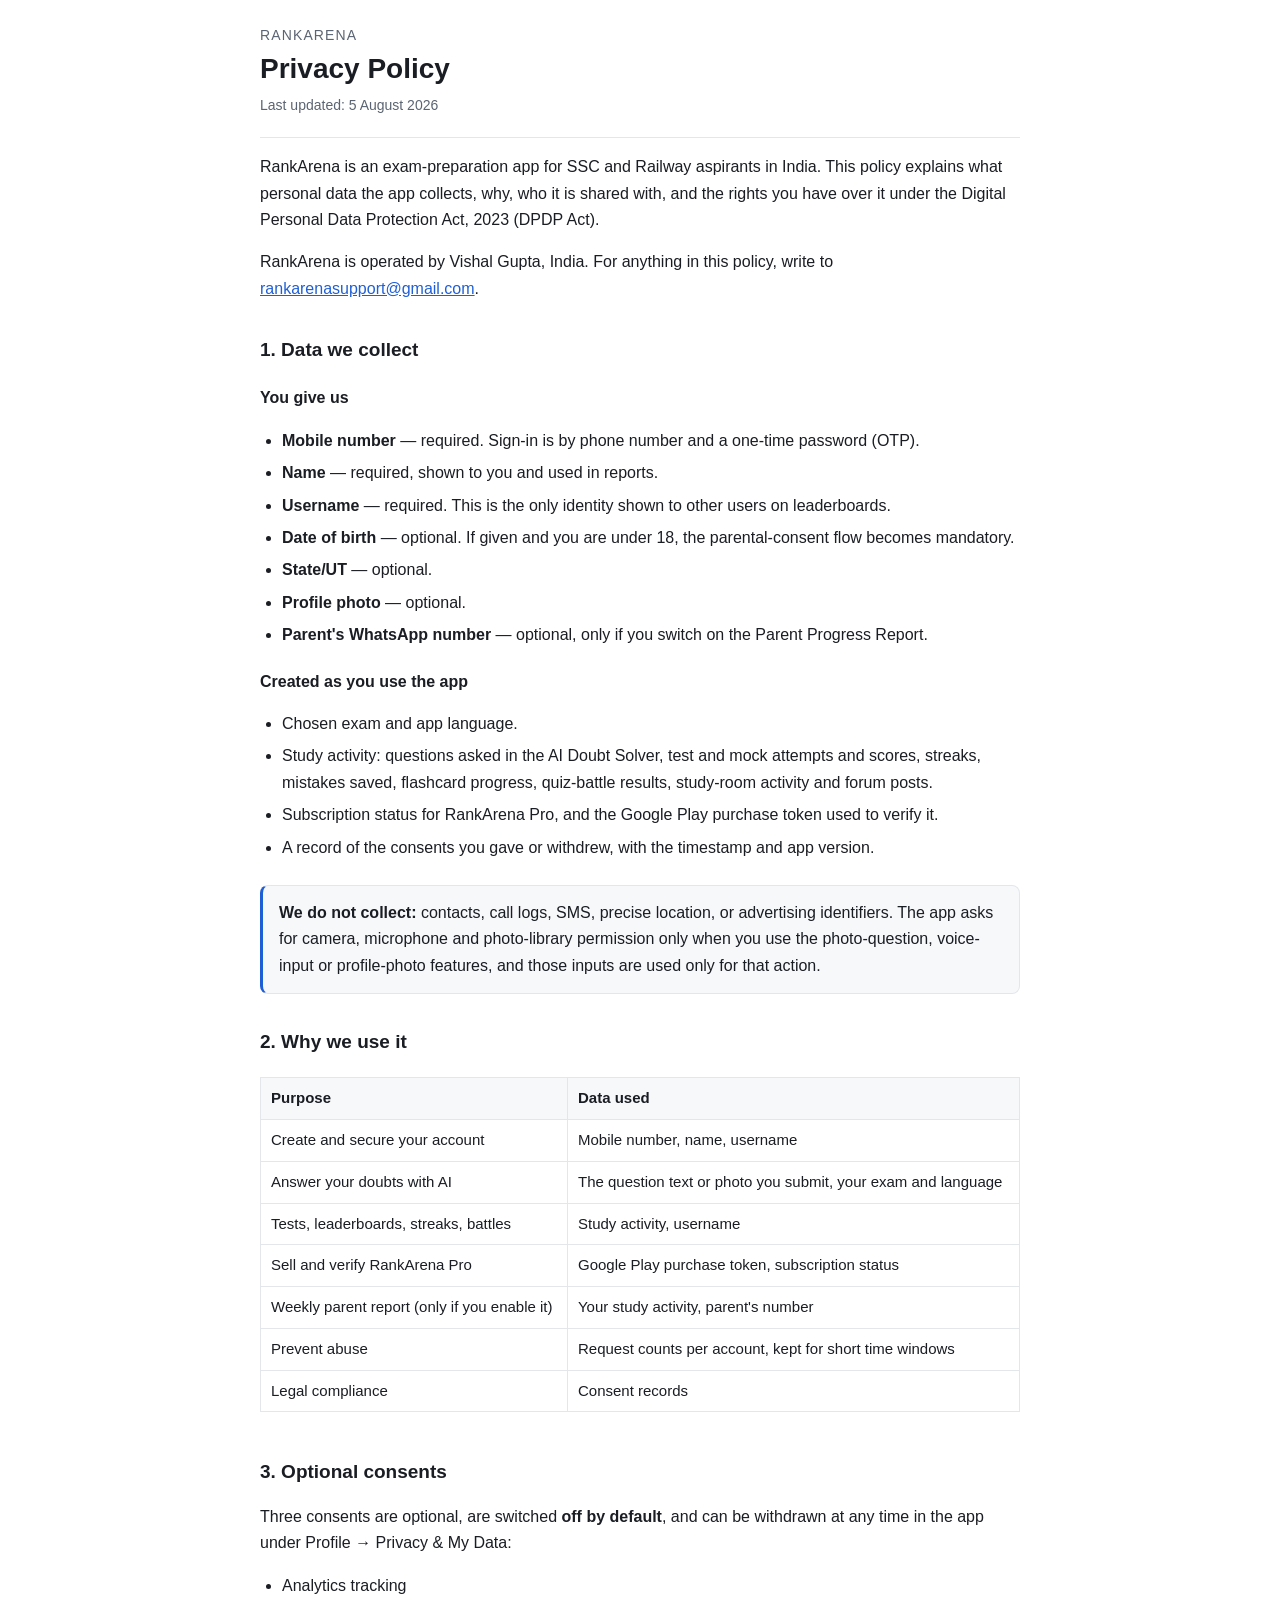
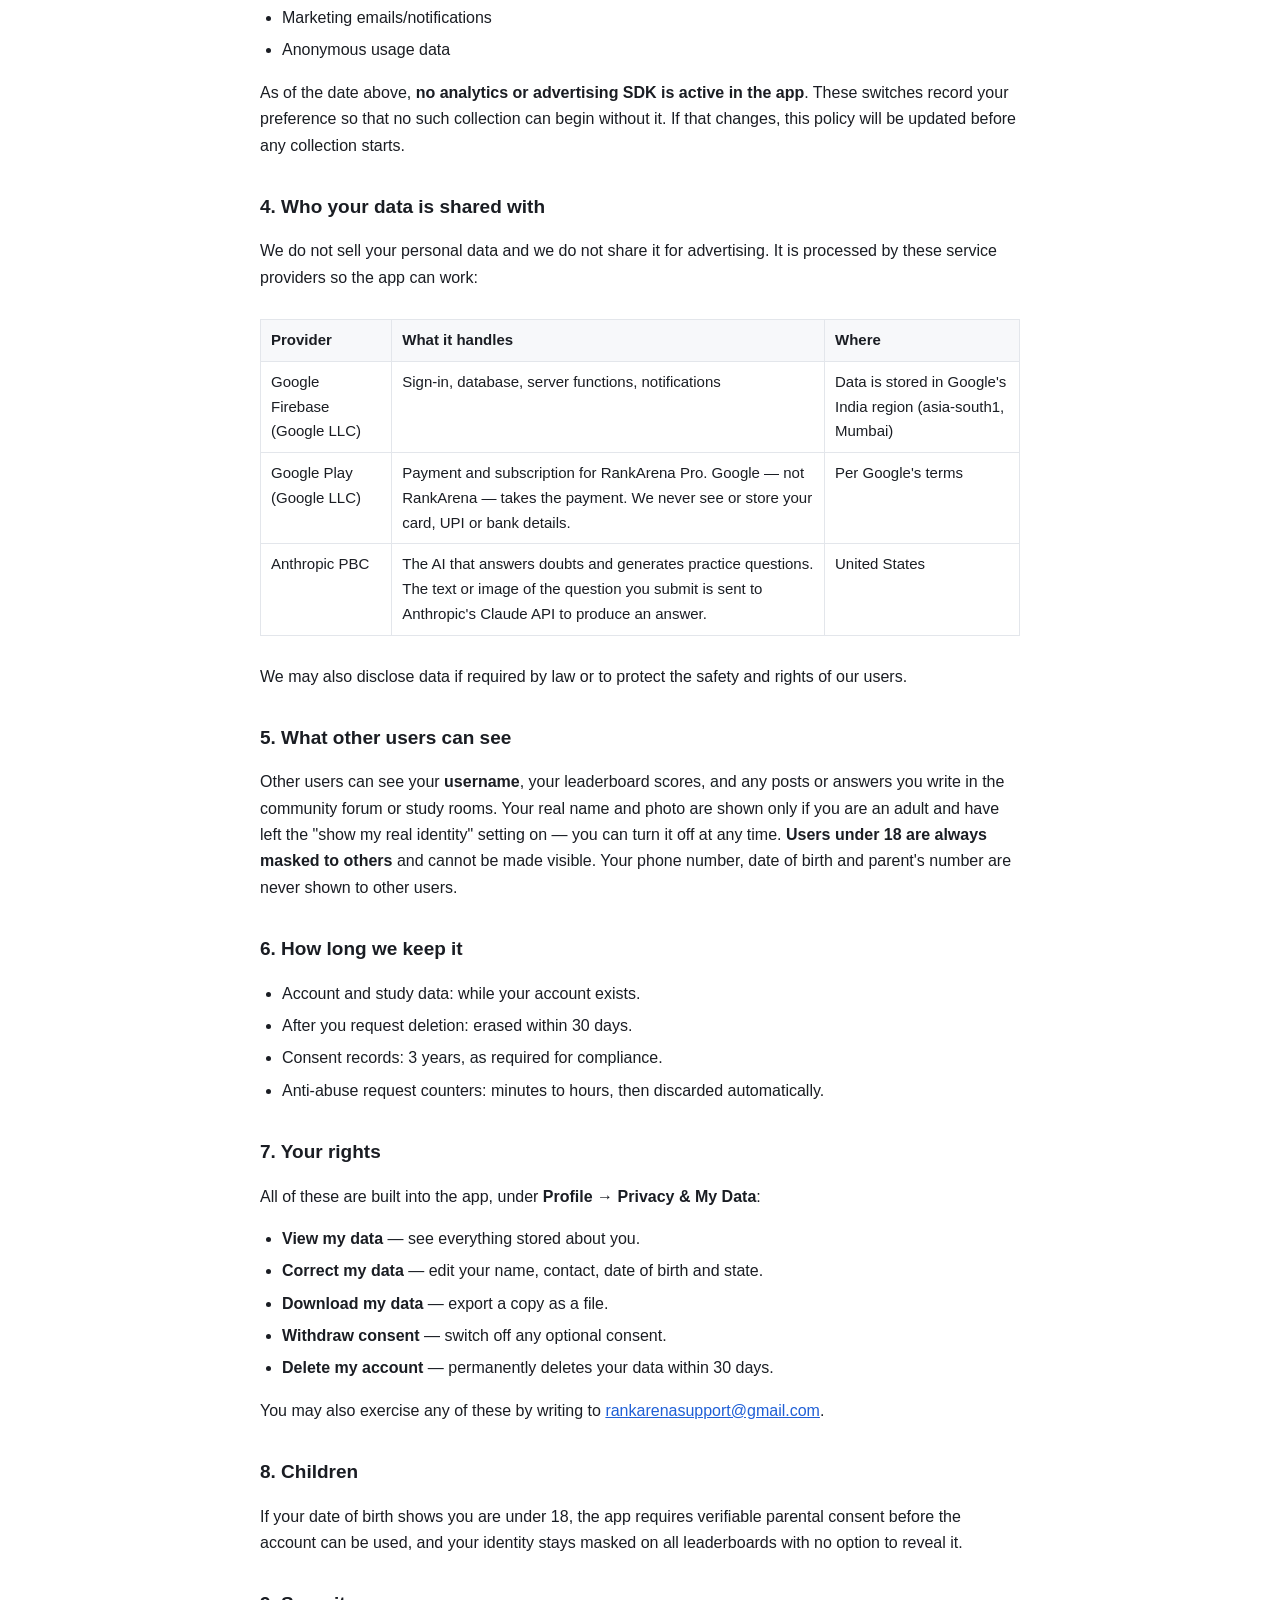
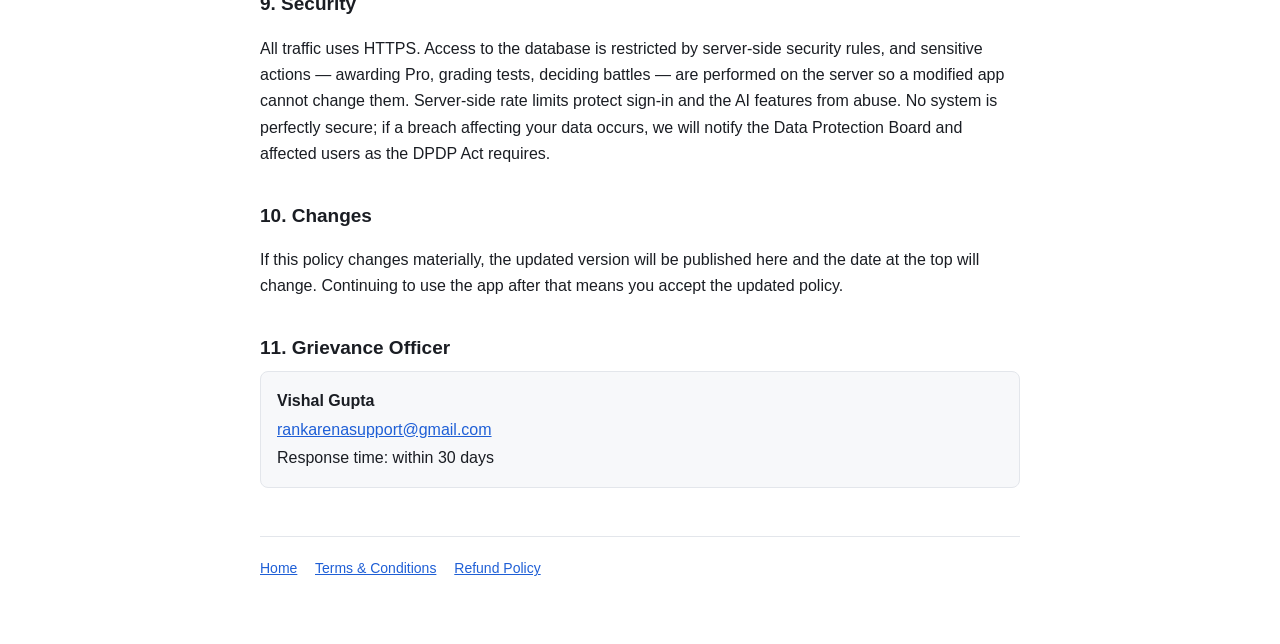
==== privacy.html @ e0f885e0 "Publish Privacy Policy, Terms and Refund Policy as static pages Play Console needs a Privacy Policy " ====
<!DOCTYPE html>
<html lang="en">
<head>
<meta charset="utf-8">
<meta name="viewport" content="width=device-width, initial-scale=1">
<title>Privacy Policy — RankArena</title>
<link rel="stylesheet" href="style.css">
</head>
<body>
<main>
<header>
  <p class="brand">RankArena</p>
  <h1>Privacy Policy</h1>
  <p class="updated">Last updated: 5 August 2026</p>
</header>

<p>RankArena is an exam-preparation app for SSC and Railway aspirants in India. This policy explains what
personal data the app collects, why, who it is shared with, and the rights you have over it under the
Digital Personal Data Protection Act, 2023 (DPDP Act).</p>

<p>RankArena is operated by Vishal Gupta, India. For anything in this policy, write to
<a href="mailto:rankarenasupport@gmail.com">rankarenasupport@gmail.com</a>.</p>

<h2>1. Data we collect</h2>

<h3>You give us</h3>
<ul>
  <li><strong>Mobile number</strong> — required. Sign-in is by phone number and a one-time password (OTP).</li>
  <li><strong>Name</strong> — required, shown to you and used in reports.</li>
  <li><strong>Username</strong> — required. This is the only identity shown to other users on leaderboards.</li>
  <li><strong>Date of birth</strong> — optional. If given and you are under 18, the parental-consent flow becomes mandatory.</li>
  <li><strong>State/UT</strong> — optional.</li>
  <li><strong>Profile photo</strong> — optional.</li>
  <li><strong>Parent's WhatsApp number</strong> — optional, only if you switch on the Parent Progress Report.</li>
</ul>

<h3>Created as you use the app</h3>
<ul>
  <li>Chosen exam and app language.</li>
  <li>Study activity: questions asked in the AI Doubt Solver, test and mock attempts and scores, streaks,
      mistakes saved, flashcard progress, quiz-battle results, study-room activity and forum posts.</li>
  <li>Subscription status for RankArena Pro, and the Google Play purchase token used to verify it.</li>
  <li>A record of the consents you gave or withdrew, with the timestamp and app version.</li>
</ul>

<div class="notice">
  <p><strong>We do not collect:</strong> contacts, call logs, SMS, precise location, or advertising
  identifiers. The app asks for camera, microphone and photo-library permission only when you use the
  photo-question, voice-input or profile-photo features, and those inputs are used only for that action.</p>
</div>

<h2>2. Why we use it</h2>
<div class="table-wrap">
<table>
  <tr><th>Purpose</th><th>Data used</th></tr>
  <tr><td>Create and secure your account</td><td>Mobile number, name, username</td></tr>
  <tr><td>Answer your doubts with AI</td><td>The question text or photo you submit, your exam and language</td></tr>
  <tr><td>Tests, leaderboards, streaks, battles</td><td>Study activity, username</td></tr>
  <tr><td>Sell and verify RankArena Pro</td><td>Google Play purchase token, subscription status</td></tr>
  <tr><td>Weekly parent report (only if you enable it)</td><td>Your study activity, parent's number</td></tr>
  <tr><td>Prevent abuse</td><td>Request counts per account, kept for short time windows</td></tr>
  <tr><td>Legal compliance</td><td>Consent records</td></tr>
</table>
</div>

<h2>3. Optional consents</h2>
<p>Three consents are optional, are switched <strong>off by default</strong>, and can be withdrawn at any time
in the app under Profile → Privacy &amp; My Data:</p>
<ul>
  <li>Analytics tracking</li>
  <li>Marketing emails/notifications</li>
  <li>Anonymous usage data</li>
</ul>
<p>As of the date above, <strong>no analytics or advertising SDK is active in the app</strong>. These switches
record your preference so that no such collection can begin without it. If that changes, this policy will be
updated before any collection starts.</p>

<h2>4. Who your data is shared with</h2>
<p>We do not sell your personal data and we do not share it for advertising. It is processed by these service
providers so the app can work:</p>
<div class="table-wrap">
<table>
  <tr><th>Provider</th><th>What it handles</th><th>Where</th></tr>
  <tr>
    <td>Google Firebase (Google LLC)</td>
    <td>Sign-in, database, server functions, notifications</td>
    <td>Data is stored in Google's India region (asia-south1, Mumbai)</td>
  </tr>
  <tr>
    <td>Google Play (Google LLC)</td>
    <td>Payment and subscription for RankArena Pro. Google — not RankArena — takes the payment. We never see or store your card, UPI or bank details.</td>
    <td>Per Google's terms</td>
  </tr>
  <tr>
    <td>Anthropic PBC</td>
    <td>The AI that answers doubts and generates practice questions. The text or image of the question you submit is sent to Anthropic's Claude API to produce an answer.</td>
    <td>United States</td>
  </tr>
</table>
</div>
<p>We may also disclose data if required by law or to protect the safety and rights of our users.</p>

<h2>5. What other users can see</h2>
<p>Other users can see your <strong>username</strong>, your leaderboard scores, and any posts or answers you
write in the community forum or study rooms. Your real name and photo are shown only if you are an adult and
have left the "show my real identity" setting on — you can turn it off at any time. <strong>Users under 18 are
always masked to others</strong> and cannot be made visible. Your phone number, date of birth and parent's
number are never shown to other users.</p>

<h2>6. How long we keep it</h2>
<ul>
  <li>Account and study data: while your account exists.</li>
  <li>After you request deletion: erased within 30 days.</li>
  <li>Consent records: 3 years, as required for compliance.</li>
  <li>Anti-abuse request counters: minutes to hours, then discarded automatically.</li>
</ul>

<h2>7. Your rights</h2>
<p>All of these are built into the app, under <strong>Profile → Privacy &amp; My Data</strong>:</p>
<ul>
  <li><strong>View my data</strong> — see everything stored about you.</li>
  <li><strong>Correct my data</strong> — edit your name, contact, date of birth and state.</li>
  <li><strong>Download my data</strong> — export a copy as a file.</li>
  <li><strong>Withdraw consent</strong> — switch off any optional consent.</li>
  <li><strong>Delete my account</strong> — permanently deletes your data within 30 days.</li>
</ul>
<p>You may also exercise any of these by writing to
<a href="mailto:rankarenasupport@gmail.com">rankarenasupport@gmail.com</a>.</p>

<h2>8. Children</h2>
<p>If your date of birth shows you are under 18, the app requires verifiable parental consent before the
account can be used, and your identity stays masked on all leaderboards with no option to reveal it.</p>

<h2>9. Security</h2>
<p>All traffic uses HTTPS. Access to the database is restricted by server-side security rules, and sensitive
actions — awarding Pro, grading tests, deciding battles — are performed on the server so a modified app
cannot change them. Server-side rate limits protect sign-in and the AI features from abuse. No system is
perfectly secure; if a breach affecting your data occurs, we will notify the Data Protection Board and
affected users as the DPDP Act requires.</p>

<h2>10. Changes</h2>
<p>If this policy changes materially, the updated version will be published here and the date at the top
will change. Continuing to use the app after that means you accept the updated policy.</p>

<h2>11. Grievance Officer</h2>
<div class="contact">
  <p><strong>Vishal Gupta</strong></p>
  <p><a href="mailto:rankarenasupport@gmail.com">rankarenasupport@gmail.com</a></p>
  <p>Response time: within 30 days</p>
</div>

<footer>
  <a href="index.html">Home</a>
  <a href="terms.html">Terms &amp; Conditions</a>
  <a href="refund.html">Refund Policy</a>
</footer>
</main>
</body>
</html>
---- style.css ----
:root {
  --bg: #ffffff;
  --card: #f7f8fa;
  --text: #1a1d23;
  --muted: #5b6472;
  --border: #e3e6eb;
  --accent: #1f5fd6;
}

@media (prefers-color-scheme: dark) {
  :root {
    --bg: #14171c;
    --card: #1c2027;
    --text: #eceef2;
    --muted: #a3acba;
    --border: #2b313a;
    --accent: #7aa7f5;
  }
}

* { box-sizing: border-box; }

body {
  margin: 0;
  padding: 24px 16px 64px;
  background: var(--bg);
  color: var(--text);
  font-family: -apple-system, BlinkMacSystemFont, "Segoe UI", Roboto, Helvetica, Arial, sans-serif;
  line-height: 1.65;
  font-size: 16px;
}

main { max-width: 760px; margin: 0 auto; }

header { border-bottom: 1px solid var(--border); padding-bottom: 20px; margin-bottom: 8px; }

.brand { font-size: 14px; letter-spacing: .08em; text-transform: uppercase; color: var(--muted); margin: 0 0 4px; }

h1 { font-size: 28px; line-height: 1.25; margin: 0 0 8px; }

h2 { font-size: 19px; margin: 32px 0 8px; }

h3 { font-size: 16px; margin: 20px 0 4px; }

p, li { color: var(--text); }

.updated { color: var(--muted); font-size: 14px; margin: 0; }

.notice {
  background: var(--card);
  border: 1px solid var(--border);
  border-left: 3px solid var(--accent);
  border-radius: 8px;
  padding: 14px 16px;
  margin: 24px 0;
}

.notice p { margin: 0; }

ol, ul { padding-left: 22px; }

li { margin: 6px 0; }

a { color: var(--accent); }

table { border-collapse: collapse; width: 100%; margin: 12px 0; }

th, td { border: 1px solid var(--border); padding: 8px 10px; text-align: left; font-size: 15px; vertical-align: top; }

th { background: var(--card); font-weight: 600; }

.table-wrap { overflow-x: auto; }

footer {
  margin-top: 48px;
  padding-top: 20px;
  border-top: 1px solid var(--border);
  color: var(--muted);
  font-size: 14px;
}

footer a { margin-right: 14px; }

.contact { background: var(--card); border: 1px solid var(--border); border-radius: 8px; padding: 14px 16px; }

.contact p { margin: 2px 0; }
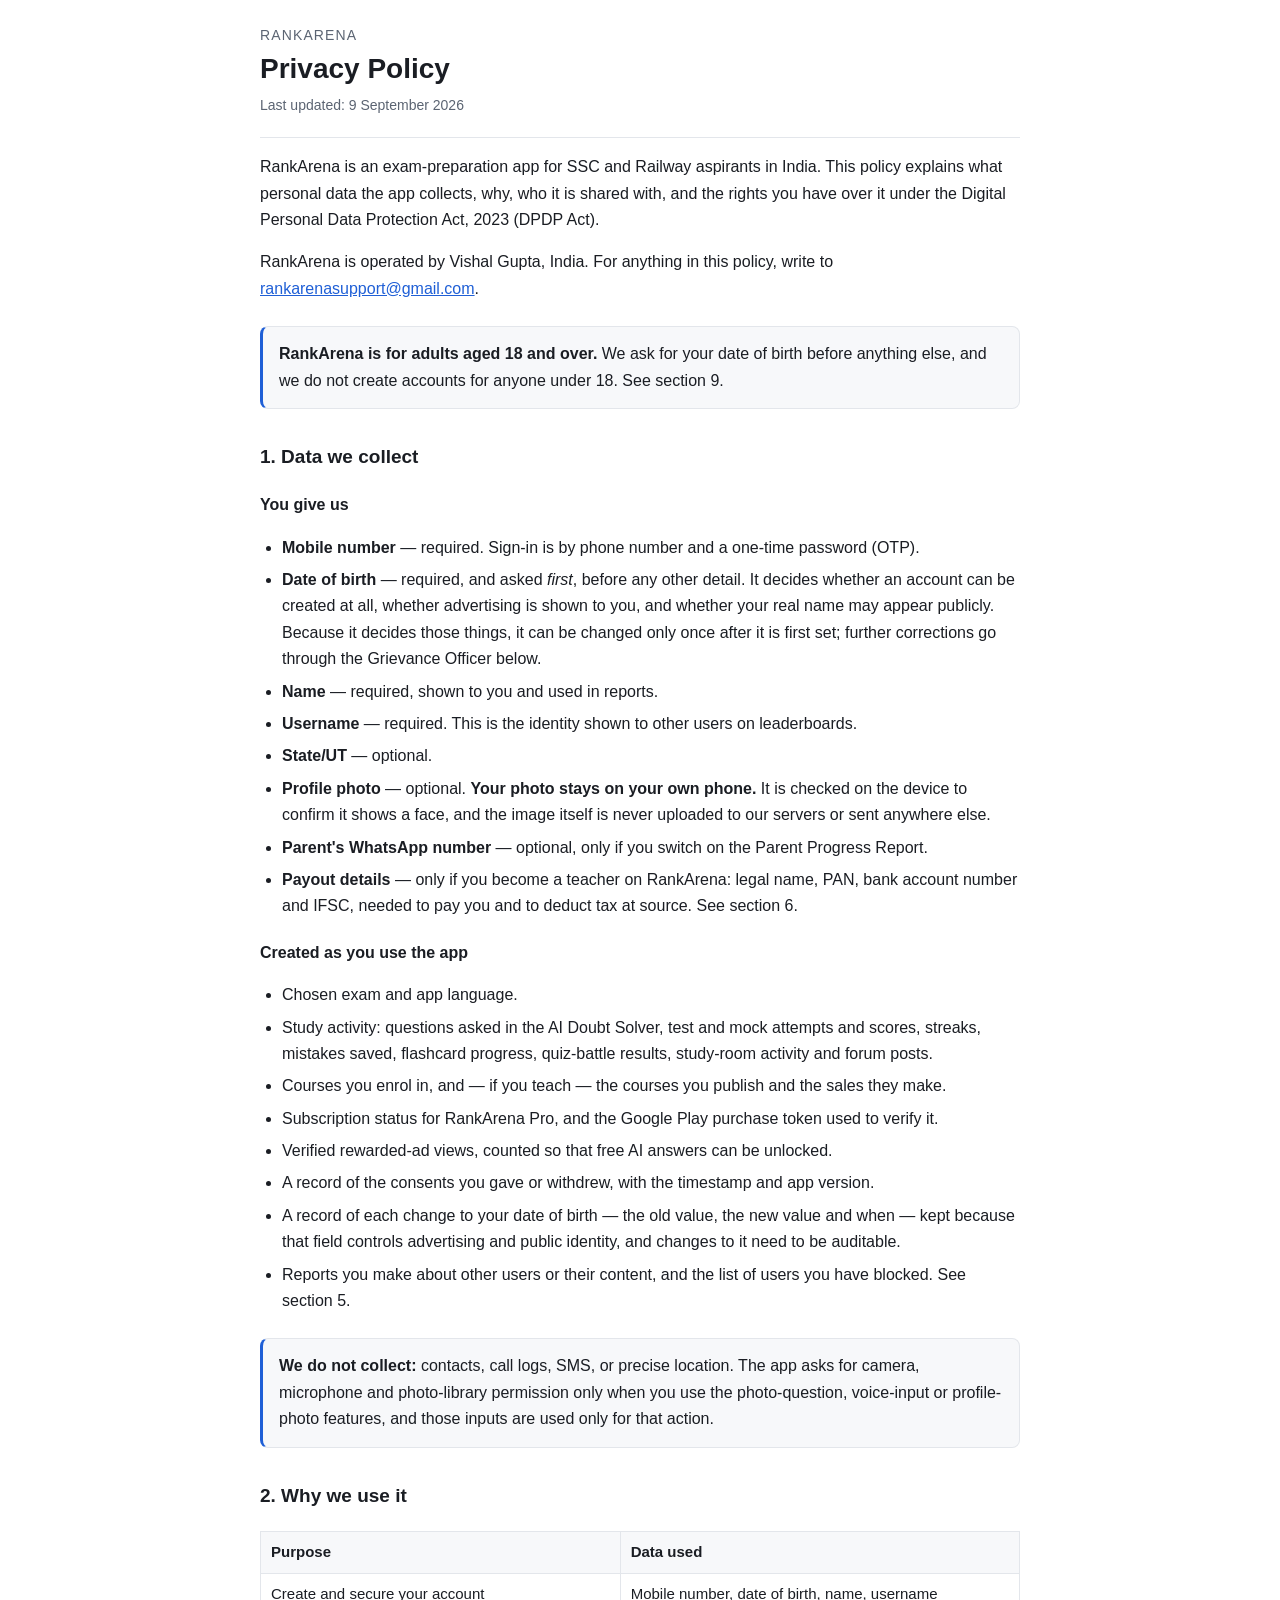
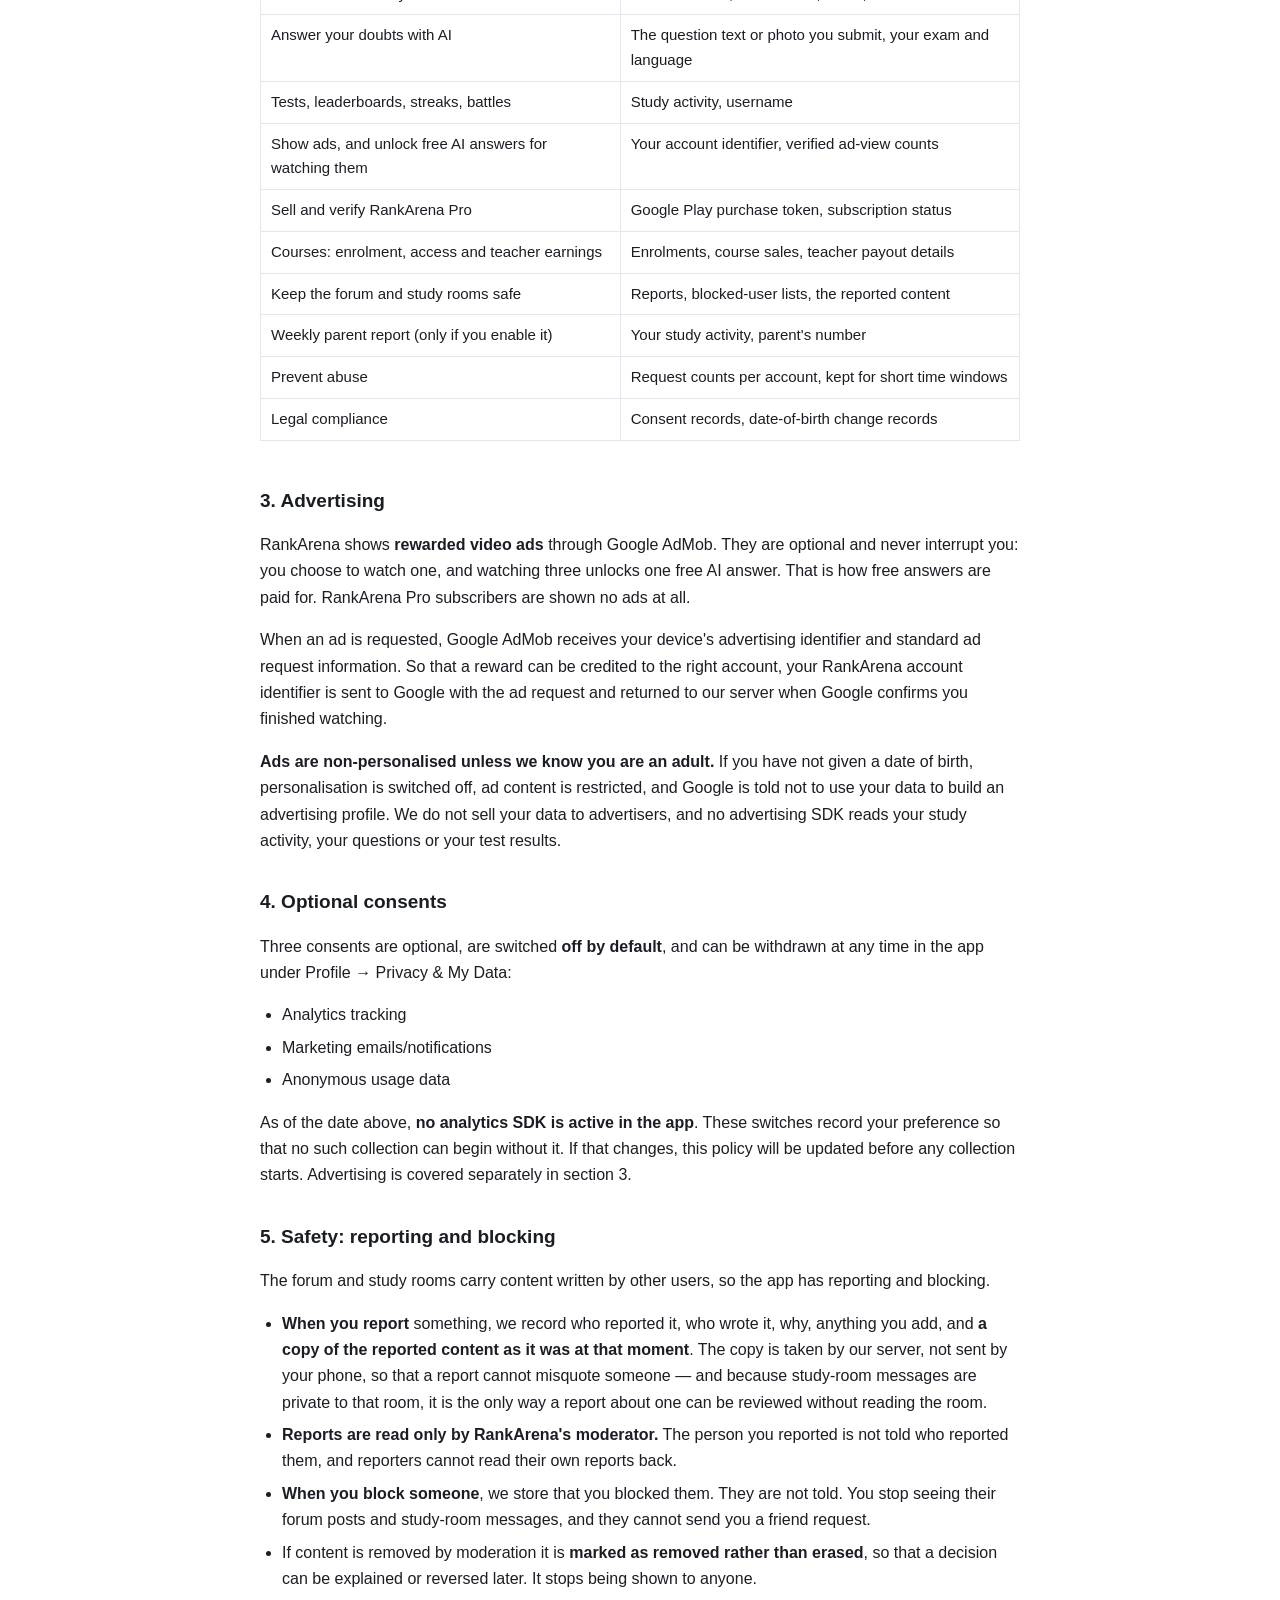
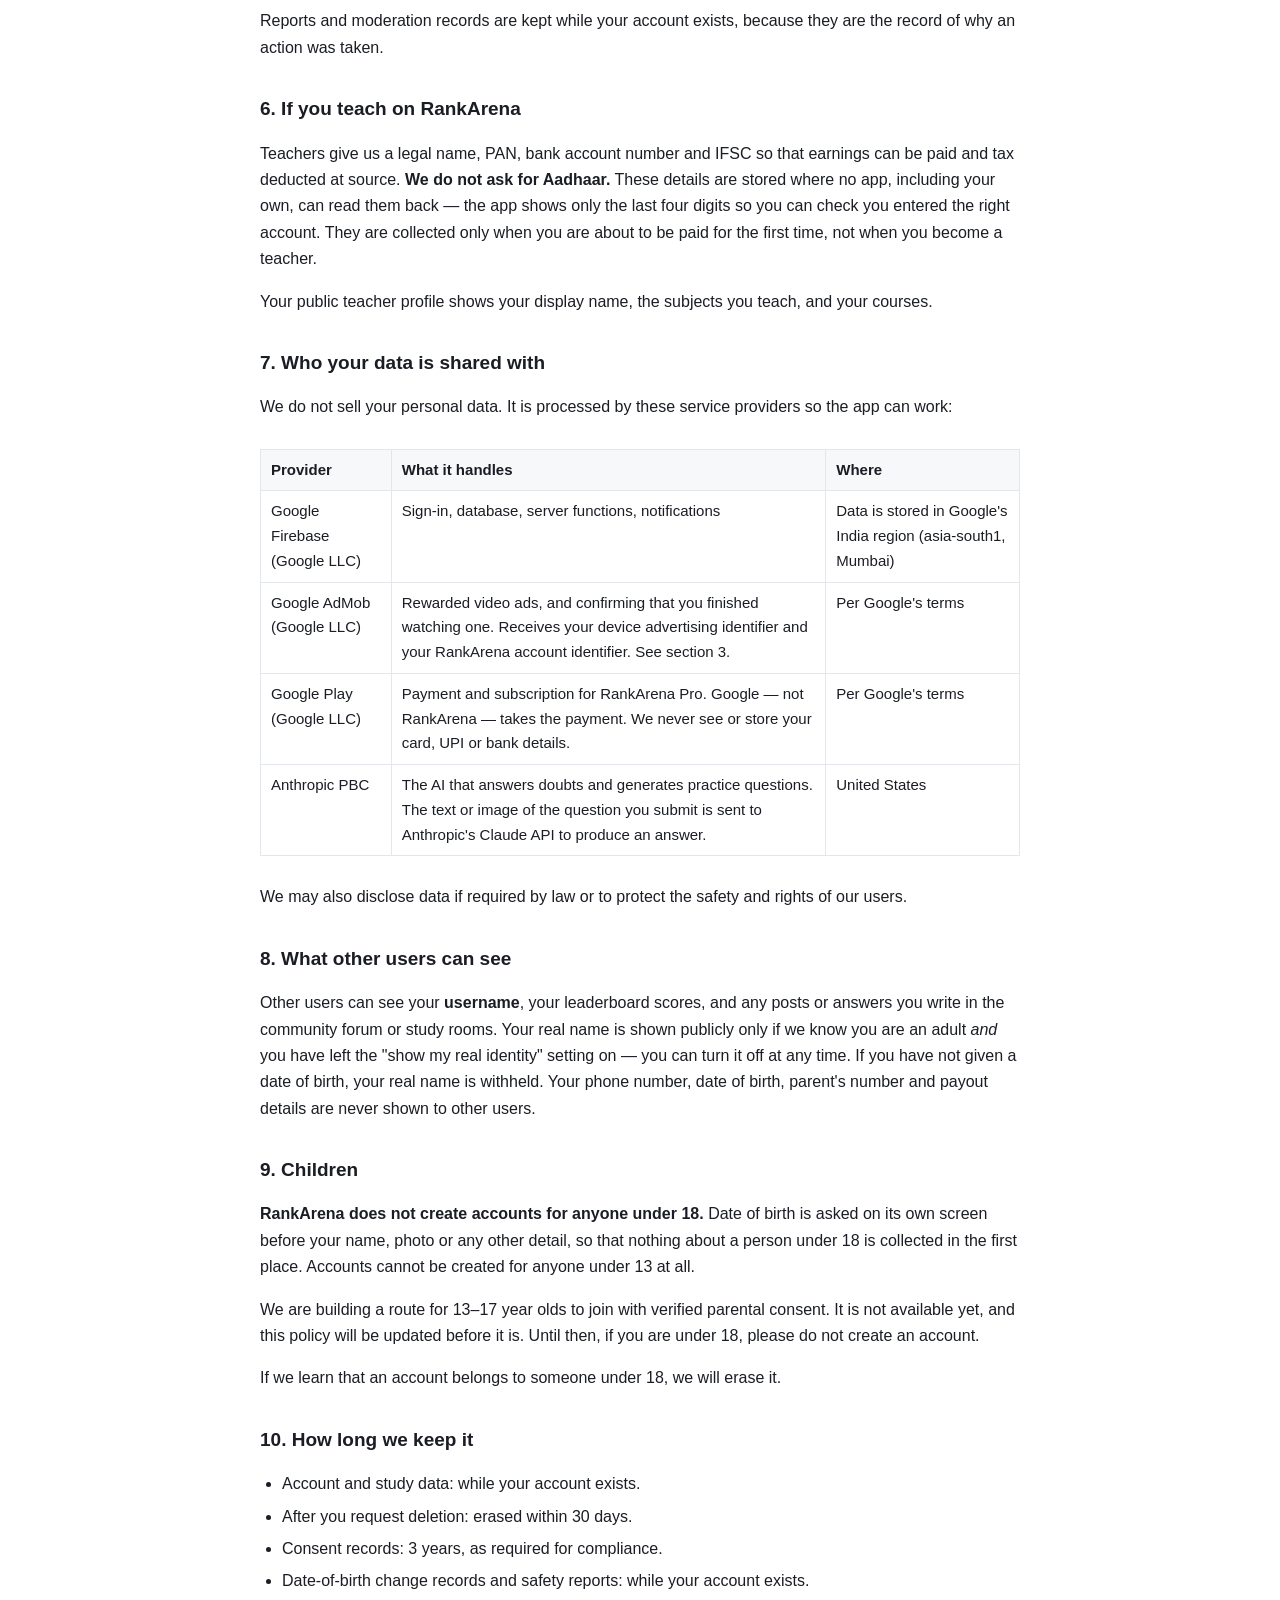
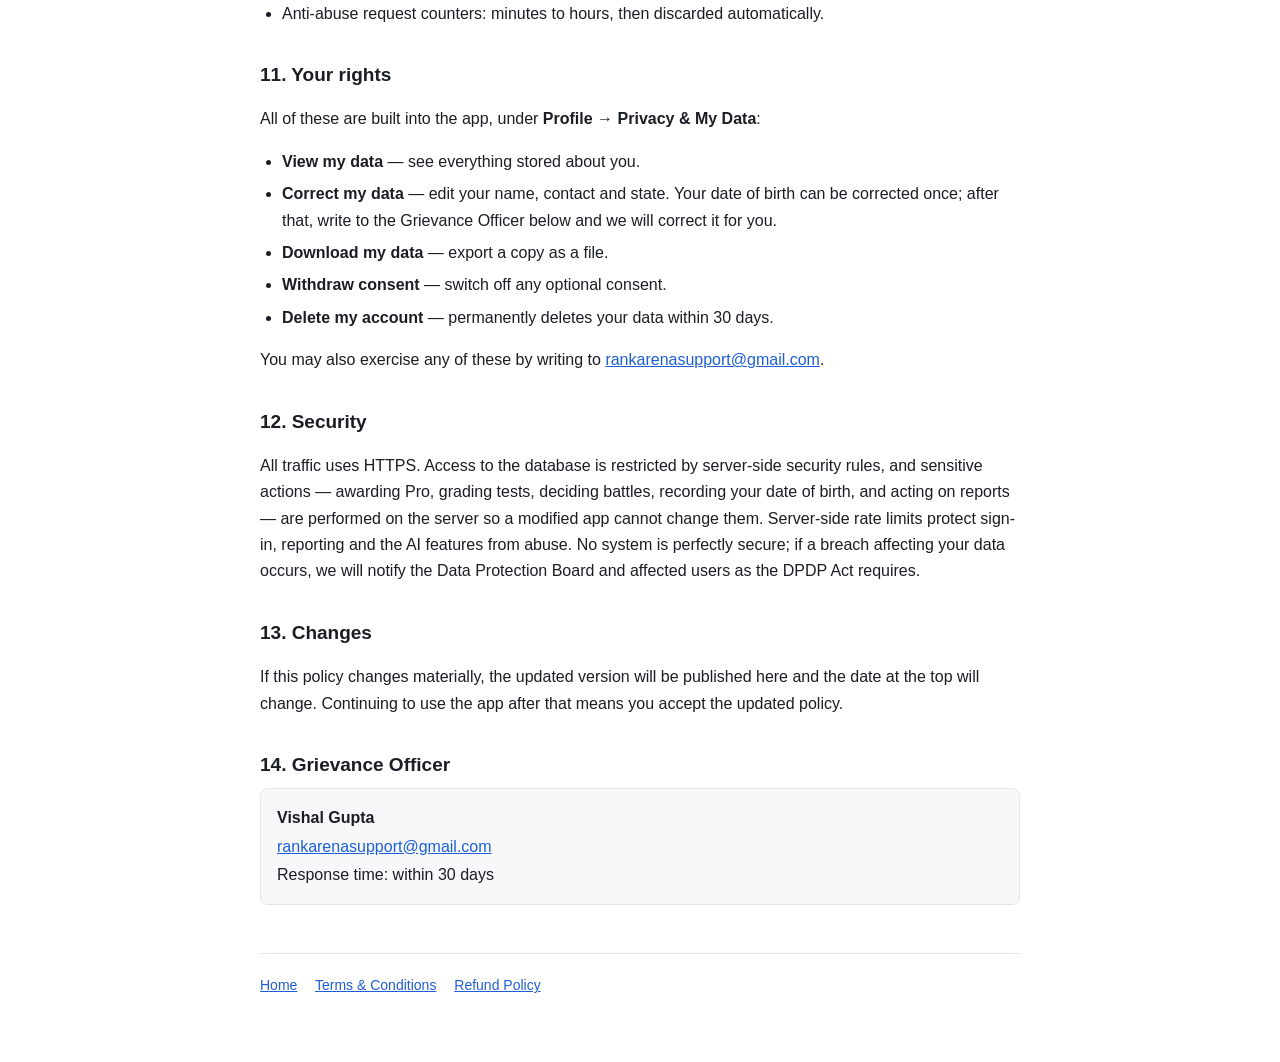
==== commit 18402069: "Update the privacy policy to match what the app actually does Two statements had become false, and o" ====
--- a/privacy.html
+++ b/privacy.html
@@ -11,7 +11,7 @@
 <header>
   <p class="brand">RankArena</p>
   <h1>Privacy Policy</h1>
-  <p class="updated">Last updated: 5 August 2026</p>
+  <p class="updated">Last updated: 9 September 2026</p>
 </header>
 
 <p>RankArena is an exam-preparation app for SSC and Railway aspirants in India. This policy explains what
@@ -21,17 +21,30 @@
 <p>RankArena is operated by Vishal Gupta, India. For anything in this policy, write to
 <a href="mailto:rankarenasupport@gmail.com">rankarenasupport@gmail.com</a>.</p>
 
+<div class="notice">
+  <p><strong>RankArena is for adults aged 18 and over.</strong> We ask for your date of birth before anything
+  else, and we do not create accounts for anyone under 18. See section 9.</p>
+</div>
+
 <h2>1. Data we collect</h2>
 
 <h3>You give us</h3>
 <ul>
   <li><strong>Mobile number</strong> — required. Sign-in is by phone number and a one-time password (OTP).</li>
+  <li><strong>Date of birth</strong> — required, and asked <em>first</em>, before any other detail. It decides
+      whether an account can be created at all, whether advertising is shown to you, and whether your real
+      name may appear publicly. Because it decides those things, it can be changed only once after it is
+      first set; further corrections go through the Grievance Officer below.</li>
   <li><strong>Name</strong> — required, shown to you and used in reports.</li>
-  <li><strong>Username</strong> — required. This is the only identity shown to other users on leaderboards.</li>
-  <li><strong>Date of birth</strong> — optional. If given and you are under 18, the parental-consent flow becomes mandatory.</li>
+  <li><strong>Username</strong> — required. This is the identity shown to other users on leaderboards.</li>
   <li><strong>State/UT</strong> — optional.</li>
-  <li><strong>Profile photo</strong> — optional.</li>
-  <li><strong>Parent's WhatsApp number</strong> — optional, only if you switch on the Parent Progress Report.</li>
+  <li><strong>Profile photo</strong> — optional. <strong>Your photo stays on your own phone.</strong> It is
+      checked on the device to confirm it shows a face, and the image itself is never uploaded to our servers
+      or sent anywhere else.</li>
+  <li><strong>Parent's WhatsApp number</strong> — optional, only if you switch on the Parent Progress
+      Report.</li>
+  <li><strong>Payout details</strong> — only if you become a teacher on RankArena: legal name, PAN, bank
+      account number and IFSC, needed to pay you and to deduct tax at source. See section 6.</li>
 </ul>
 
 <h3>Created as you use the app</h3>
@@ -39,31 +52,55 @@
   <li>Chosen exam and app language.</li>
   <li>Study activity: questions asked in the AI Doubt Solver, test and mock attempts and scores, streaks,
       mistakes saved, flashcard progress, quiz-battle results, study-room activity and forum posts.</li>
+  <li>Courses you enrol in, and — if you teach — the courses you publish and the sales they make.</li>
   <li>Subscription status for RankArena Pro, and the Google Play purchase token used to verify it.</li>
+  <li>Verified rewarded-ad views, counted so that free AI answers can be unlocked.</li>
   <li>A record of the consents you gave or withdrew, with the timestamp and app version.</li>
+  <li>A record of each change to your date of birth — the old value, the new value and when — kept because
+      that field controls advertising and public identity, and changes to it need to be auditable.</li>
+  <li>Reports you make about other users or their content, and the list of users you have blocked. See
+      section 5.</li>
 </ul>
 
 <div class="notice">
-  <p><strong>We do not collect:</strong> contacts, call logs, SMS, precise location, or advertising
-  identifiers. The app asks for camera, microphone and photo-library permission only when you use the
-  photo-question, voice-input or profile-photo features, and those inputs are used only for that action.</p>
+  <p><strong>We do not collect:</strong> contacts, call logs, SMS, or precise location. The app asks for
+  camera, microphone and photo-library permission only when you use the photo-question, voice-input or
+  profile-photo features, and those inputs are used only for that action.</p>
 </div>
 
 <h2>2. Why we use it</h2>
 <div class="table-wrap">
 <table>
   <tr><th>Purpose</th><th>Data used</th></tr>
-  <tr><td>Create and secure your account</td><td>Mobile number, name, username</td></tr>
+  <tr><td>Create and secure your account</td><td>Mobile number, date of birth, name, username</td></tr>
   <tr><td>Answer your doubts with AI</td><td>The question text or photo you submit, your exam and language</td></tr>
   <tr><td>Tests, leaderboards, streaks, battles</td><td>Study activity, username</td></tr>
+  <tr><td>Show ads, and unlock free AI answers for watching them</td><td>Your account identifier, verified ad-view counts</td></tr>
   <tr><td>Sell and verify RankArena Pro</td><td>Google Play purchase token, subscription status</td></tr>
+  <tr><td>Courses: enrolment, access and teacher earnings</td><td>Enrolments, course sales, teacher payout details</td></tr>
+  <tr><td>Keep the forum and study rooms safe</td><td>Reports, blocked-user lists, the reported content</td></tr>
   <tr><td>Weekly parent report (only if you enable it)</td><td>Your study activity, parent's number</td></tr>
   <tr><td>Prevent abuse</td><td>Request counts per account, kept for short time windows</td></tr>
-  <tr><td>Legal compliance</td><td>Consent records</td></tr>
+  <tr><td>Legal compliance</td><td>Consent records, date-of-birth change records</td></tr>
 </table>
 </div>
 
-<h2>3. Optional consents</h2>
+<h2>3. Advertising</h2>
+<p>RankArena shows <strong>rewarded video ads</strong> through Google AdMob. They are optional and never
+interrupt you: you choose to watch one, and watching three unlocks one free AI answer. That is how free
+answers are paid for. RankArena Pro subscribers are shown no ads at all.</p>
+
+<p>When an ad is requested, Google AdMob receives your device's advertising identifier and standard ad
+request information. So that a reward can be credited to the right account, your RankArena account
+identifier is sent to Google with the ad request and returned to our server when Google confirms you
+finished watching.</p>
+
+<p><strong>Ads are non-personalised unless we know you are an adult.</strong> If you have not given a date of
+birth, personalisation is switched off, ad content is restricted, and Google is told not to use your data to
+build an advertising profile. We do not sell your data to advertisers, and no advertising SDK reads your
+study activity, your questions or your test results.</p>
+
+<h2>4. Optional consents</h2>
 <p>Three consents are optional, are switched <strong>off by default</strong>, and can be withdrawn at any time
 in the app under Profile → Privacy &amp; My Data:</p>
 <ul>
@@ -71,13 +108,38 @@
   <li>Marketing emails/notifications</li>
   <li>Anonymous usage data</li>
 </ul>
-<p>As of the date above, <strong>no analytics or advertising SDK is active in the app</strong>. These switches
-record your preference so that no such collection can begin without it. If that changes, this policy will be
-updated before any collection starts.</p>
-
-<h2>4. Who your data is shared with</h2>
-<p>We do not sell your personal data and we do not share it for advertising. It is processed by these service
-providers so the app can work:</p>
+<p>As of the date above, <strong>no analytics SDK is active in the app</strong>. These switches record your
+preference so that no such collection can begin without it. If that changes, this policy will be updated
+before any collection starts. Advertising is covered separately in section 3.</p>
+
+<h2>5. Safety: reporting and blocking</h2>
+<p>The forum and study rooms carry content written by other users, so the app has reporting and blocking.</p>
+<ul>
+  <li><strong>When you report</strong> something, we record who reported it, who wrote it, why, anything you
+      add, and <strong>a copy of the reported content as it was at that moment</strong>. The copy is taken by
+      our server, not sent by your phone, so that a report cannot misquote someone — and because study-room
+      messages are private to that room, it is the only way a report about one can be reviewed without
+      reading the room.</li>
+  <li><strong>Reports are read only by RankArena's moderator.</strong> The person you reported is not told
+      who reported them, and reporters cannot read their own reports back.</li>
+  <li><strong>When you block someone</strong>, we store that you blocked them. They are not told. You stop
+      seeing their forum posts and study-room messages, and they cannot send you a friend request.</li>
+  <li>If content is removed by moderation it is <strong>marked as removed rather than erased</strong>, so
+      that a decision can be explained or reversed later. It stops being shown to anyone.</li>
+</ul>
+<p>Reports and moderation records are kept while your account exists, because they are the record of why an
+action was taken.</p>
+
+<h2>6. If you teach on RankArena</h2>
+<p>Teachers give us a legal name, PAN, bank account number and IFSC so that earnings can be paid and tax
+deducted at source. <strong>We do not ask for Aadhaar.</strong> These details are stored where no app,
+including your own, can read them back — the app shows only the last four digits so you can check you
+entered the right account. They are collected only when you are about to be paid for the first time, not
+when you become a teacher.</p>
+<p>Your public teacher profile shows your display name, the subjects you teach, and your courses.</p>
+
+<h2>7. Who your data is shared with</h2>
+<p>We do not sell your personal data. It is processed by these service providers so the app can work:</p>
 <div class="table-wrap">
 <table>
   <tr><th>Provider</th><th>What it handles</th><th>Where</th></tr>
@@ -87,6 +149,11 @@
     <td>Data is stored in Google's India region (asia-south1, Mumbai)</td>
   </tr>
   <tr>
+    <td>Google AdMob (Google LLC)</td>
+    <td>Rewarded video ads, and confirming that you finished watching one. Receives your device advertising identifier and your RankArena account identifier. See section 3.</td>
+    <td>Per Google's terms</td>
+  </tr>
+  <tr>
     <td>Google Play (Google LLC)</td>
     <td>Payment and subscription for RankArena Pro. Google — not RankArena — takes the payment. We never see or store your card, UPI or bank details.</td>
     <td>Per Google's terms</td>
@@ -100,26 +167,37 @@
 </div>
 <p>We may also disclose data if required by law or to protect the safety and rights of our users.</p>
 
-<h2>5. What other users can see</h2>
+<h2>8. What other users can see</h2>
 <p>Other users can see your <strong>username</strong>, your leaderboard scores, and any posts or answers you
-write in the community forum or study rooms. Your real name and photo are shown only if you are an adult and
-have left the "show my real identity" setting on — you can turn it off at any time. <strong>Users under 18 are
-always masked to others</strong> and cannot be made visible. Your phone number, date of birth and parent's
-number are never shown to other users.</p>
-
-<h2>6. How long we keep it</h2>
+write in the community forum or study rooms. Your real name is shown publicly only if we know you are an
+adult <em>and</em> you have left the "show my real identity" setting on — you can turn it off at any time.
+If you have not given a date of birth, your real name is withheld. Your phone number, date of birth,
+parent's number and payout details are never shown to other users.</p>
+
+<h2>9. Children</h2>
+<p><strong>RankArena does not create accounts for anyone under 18.</strong> Date of birth is asked on its own
+screen before your name, photo or any other detail, so that nothing about a person under 18 is collected in
+the first place. Accounts cannot be created for anyone under 13 at all.</p>
+<p>We are building a route for 13–17 year olds to join with verified parental consent. It is not available
+yet, and this policy will be updated before it is. Until then, if you are under 18, please do not create an
+account.</p>
+<p>If we learn that an account belongs to someone under 18, we will erase it.</p>
+
+<h2>10. How long we keep it</h2>
 <ul>
   <li>Account and study data: while your account exists.</li>
   <li>After you request deletion: erased within 30 days.</li>
   <li>Consent records: 3 years, as required for compliance.</li>
+  <li>Date-of-birth change records and safety reports: while your account exists.</li>
   <li>Anti-abuse request counters: minutes to hours, then discarded automatically.</li>
 </ul>
 
-<h2>7. Your rights</h2>
+<h2>11. Your rights</h2>
 <p>All of these are built into the app, under <strong>Profile → Privacy &amp; My Data</strong>:</p>
 <ul>
   <li><strong>View my data</strong> — see everything stored about you.</li>
-  <li><strong>Correct my data</strong> — edit your name, contact, date of birth and state.</li>
+  <li><strong>Correct my data</strong> — edit your name, contact and state. Your date of birth can be
+      corrected once; after that, write to the Grievance Officer below and we will correct it for you.</li>
   <li><strong>Download my data</strong> — export a copy as a file.</li>
   <li><strong>Withdraw consent</strong> — switch off any optional consent.</li>
   <li><strong>Delete my account</strong> — permanently deletes your data within 30 days.</li>
@@ -127,22 +205,18 @@
 <p>You may also exercise any of these by writing to
 <a href="mailto:rankarenasupport@gmail.com">rankarenasupport@gmail.com</a>.</p>
 
-<h2>8. Children</h2>
-<p>If your date of birth shows you are under 18, the app requires verifiable parental consent before the
-account can be used, and your identity stays masked on all leaderboards with no option to reveal it.</p>
-
-<h2>9. Security</h2>
+<h2>12. Security</h2>
 <p>All traffic uses HTTPS. Access to the database is restricted by server-side security rules, and sensitive
-actions — awarding Pro, grading tests, deciding battles — are performed on the server so a modified app
-cannot change them. Server-side rate limits protect sign-in and the AI features from abuse. No system is
-perfectly secure; if a breach affecting your data occurs, we will notify the Data Protection Board and
-affected users as the DPDP Act requires.</p>
-
-<h2>10. Changes</h2>
+actions — awarding Pro, grading tests, deciding battles, recording your date of birth, and acting on reports
+— are performed on the server so a modified app cannot change them. Server-side rate limits protect sign-in,
+reporting and the AI features from abuse. No system is perfectly secure; if a breach affecting your data
+occurs, we will notify the Data Protection Board and affected users as the DPDP Act requires.</p>
+
+<h2>13. Changes</h2>
 <p>If this policy changes materially, the updated version will be published here and the date at the top
 will change. Continuing to use the app after that means you accept the updated policy.</p>
 
-<h2>11. Grievance Officer</h2>
+<h2>14. Grievance Officer</h2>
 <div class="contact">
   <p><strong>Vishal Gupta</strong></p>
   <p><a href="mailto:rankarenasupport@gmail.com">rankarenasupport@gmail.com</a></p>
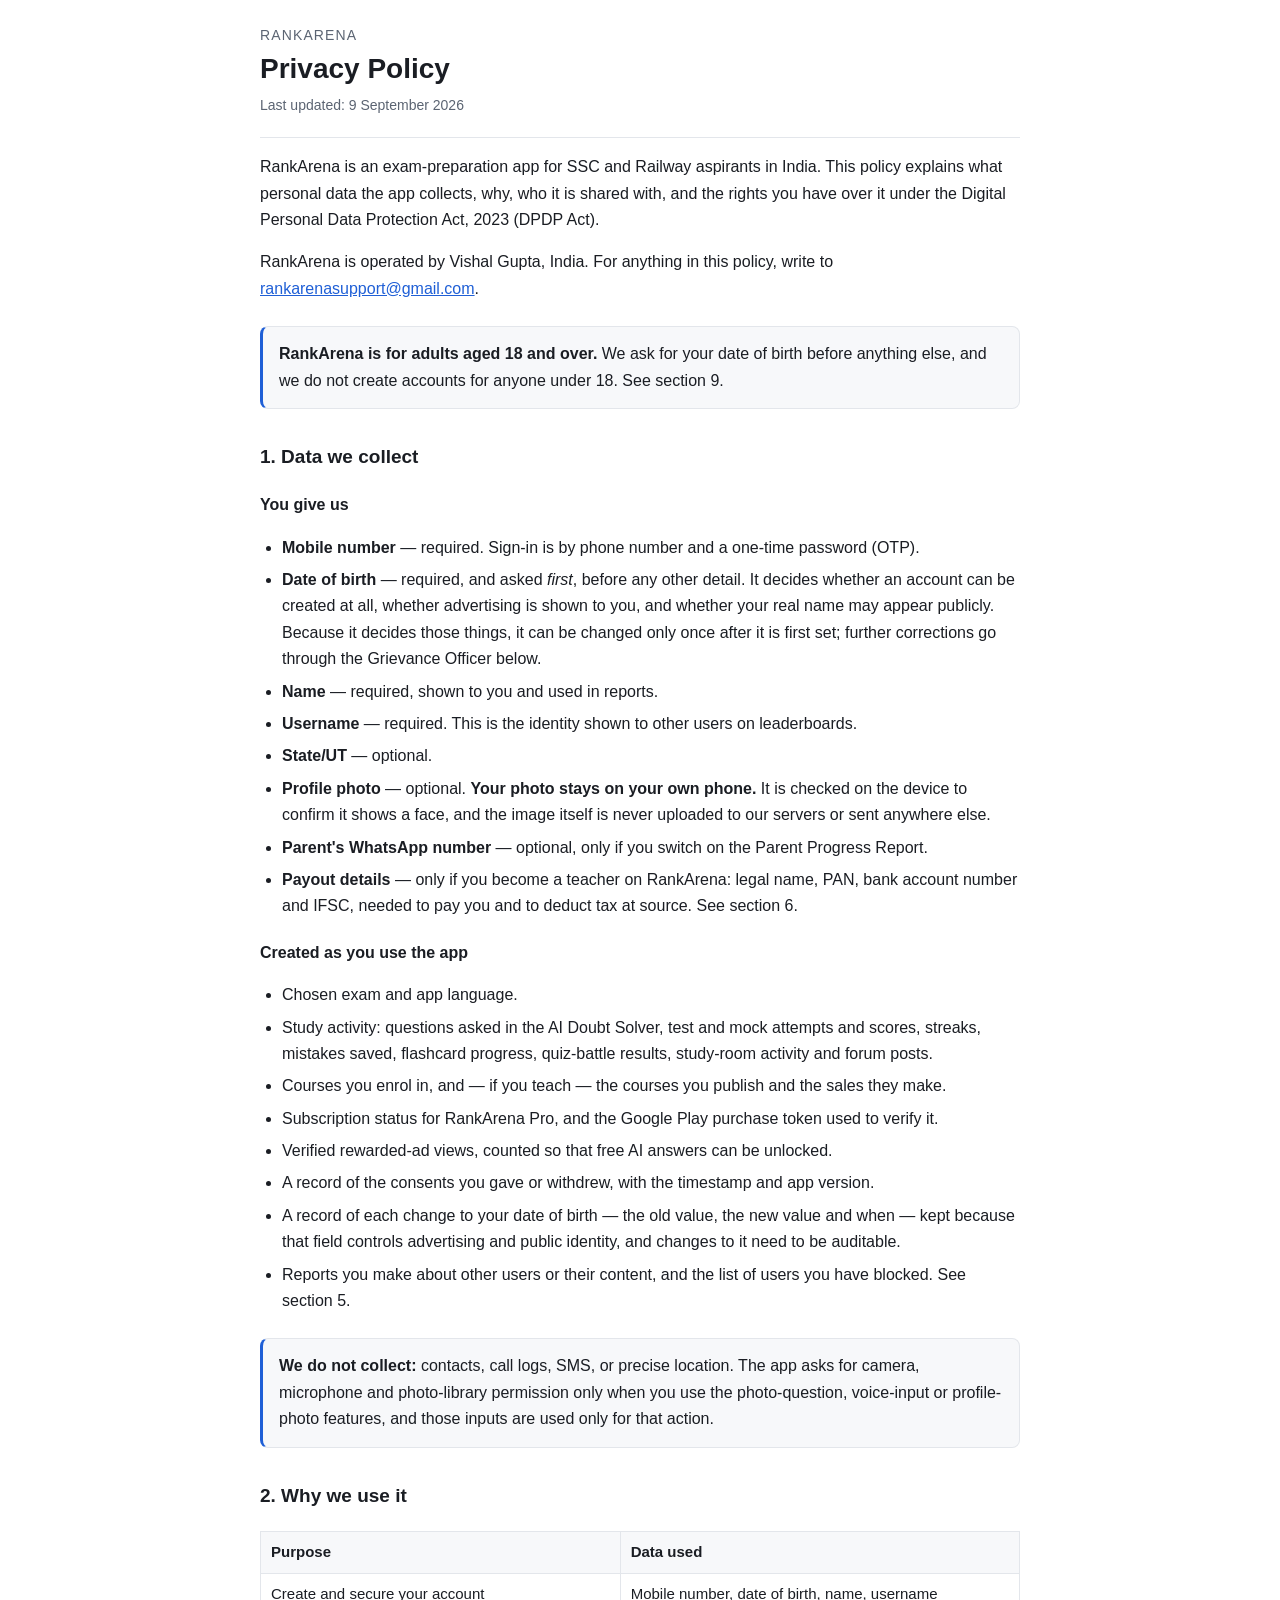
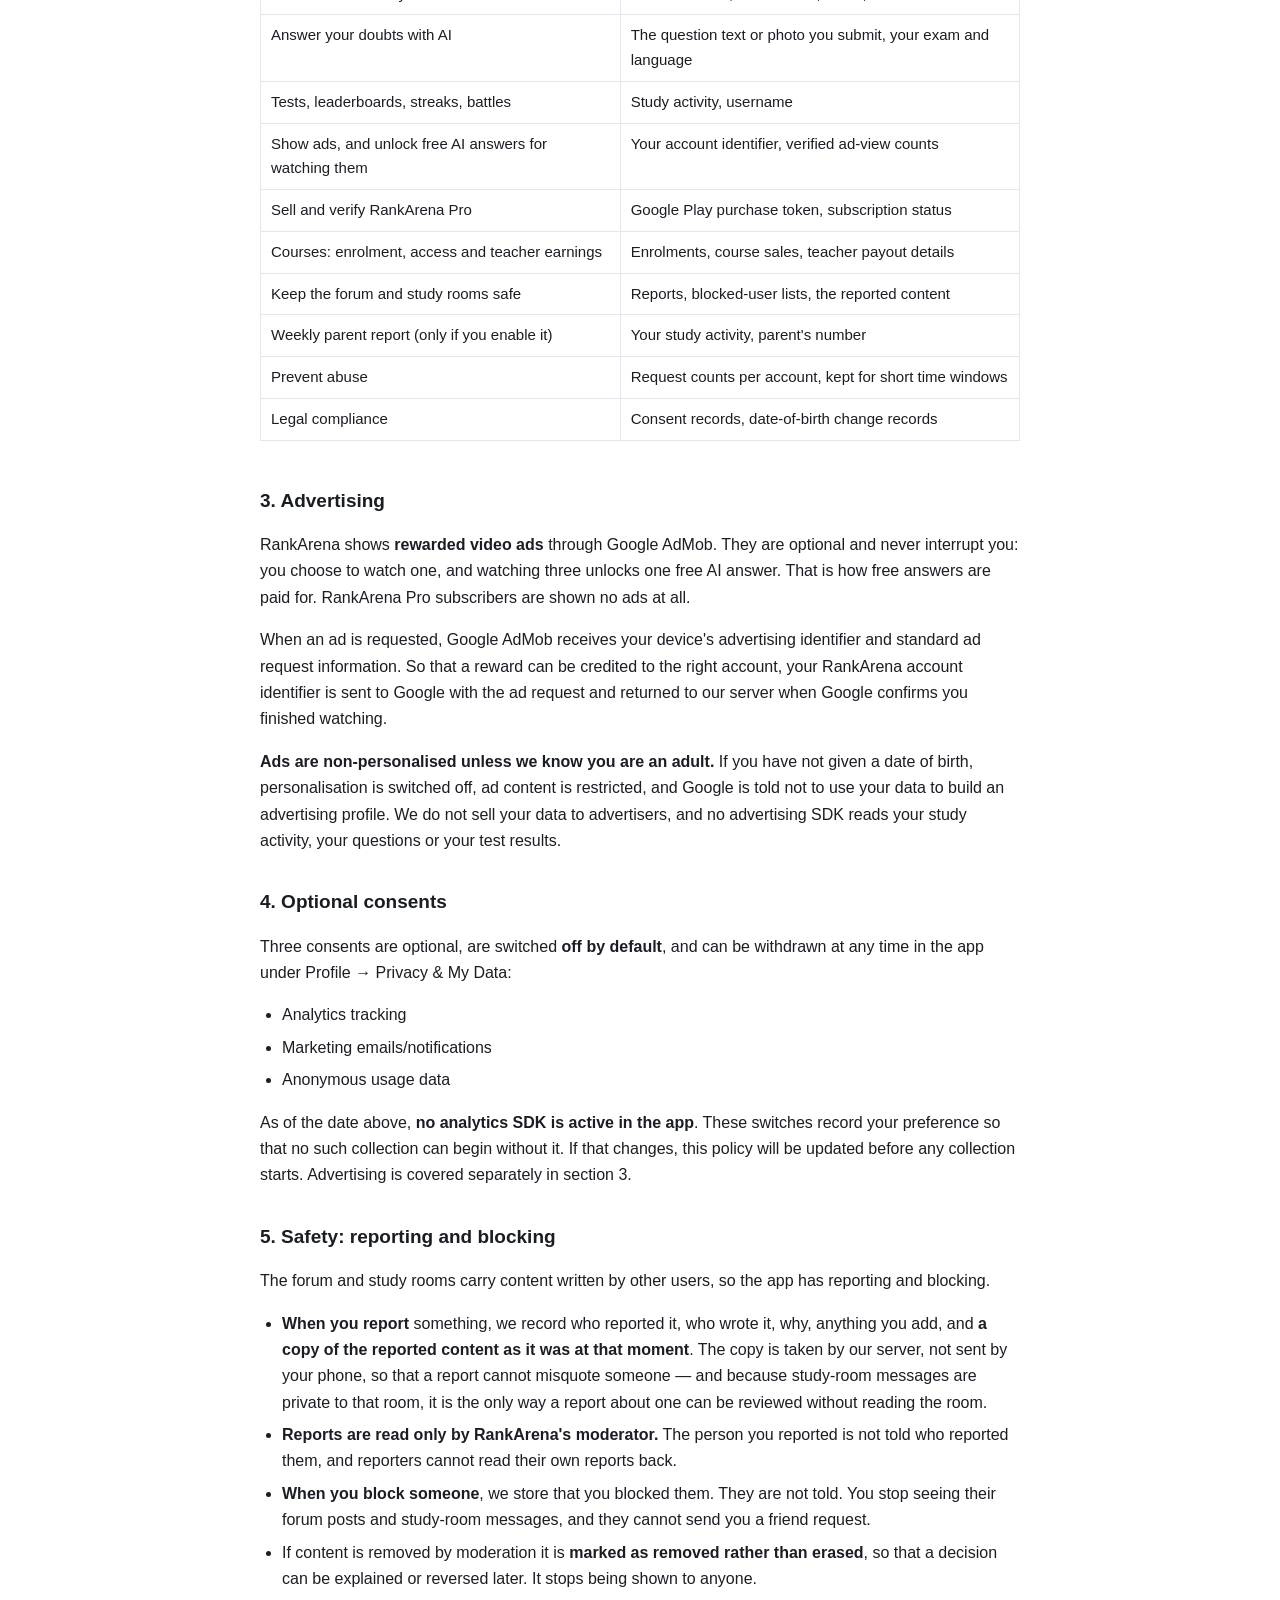
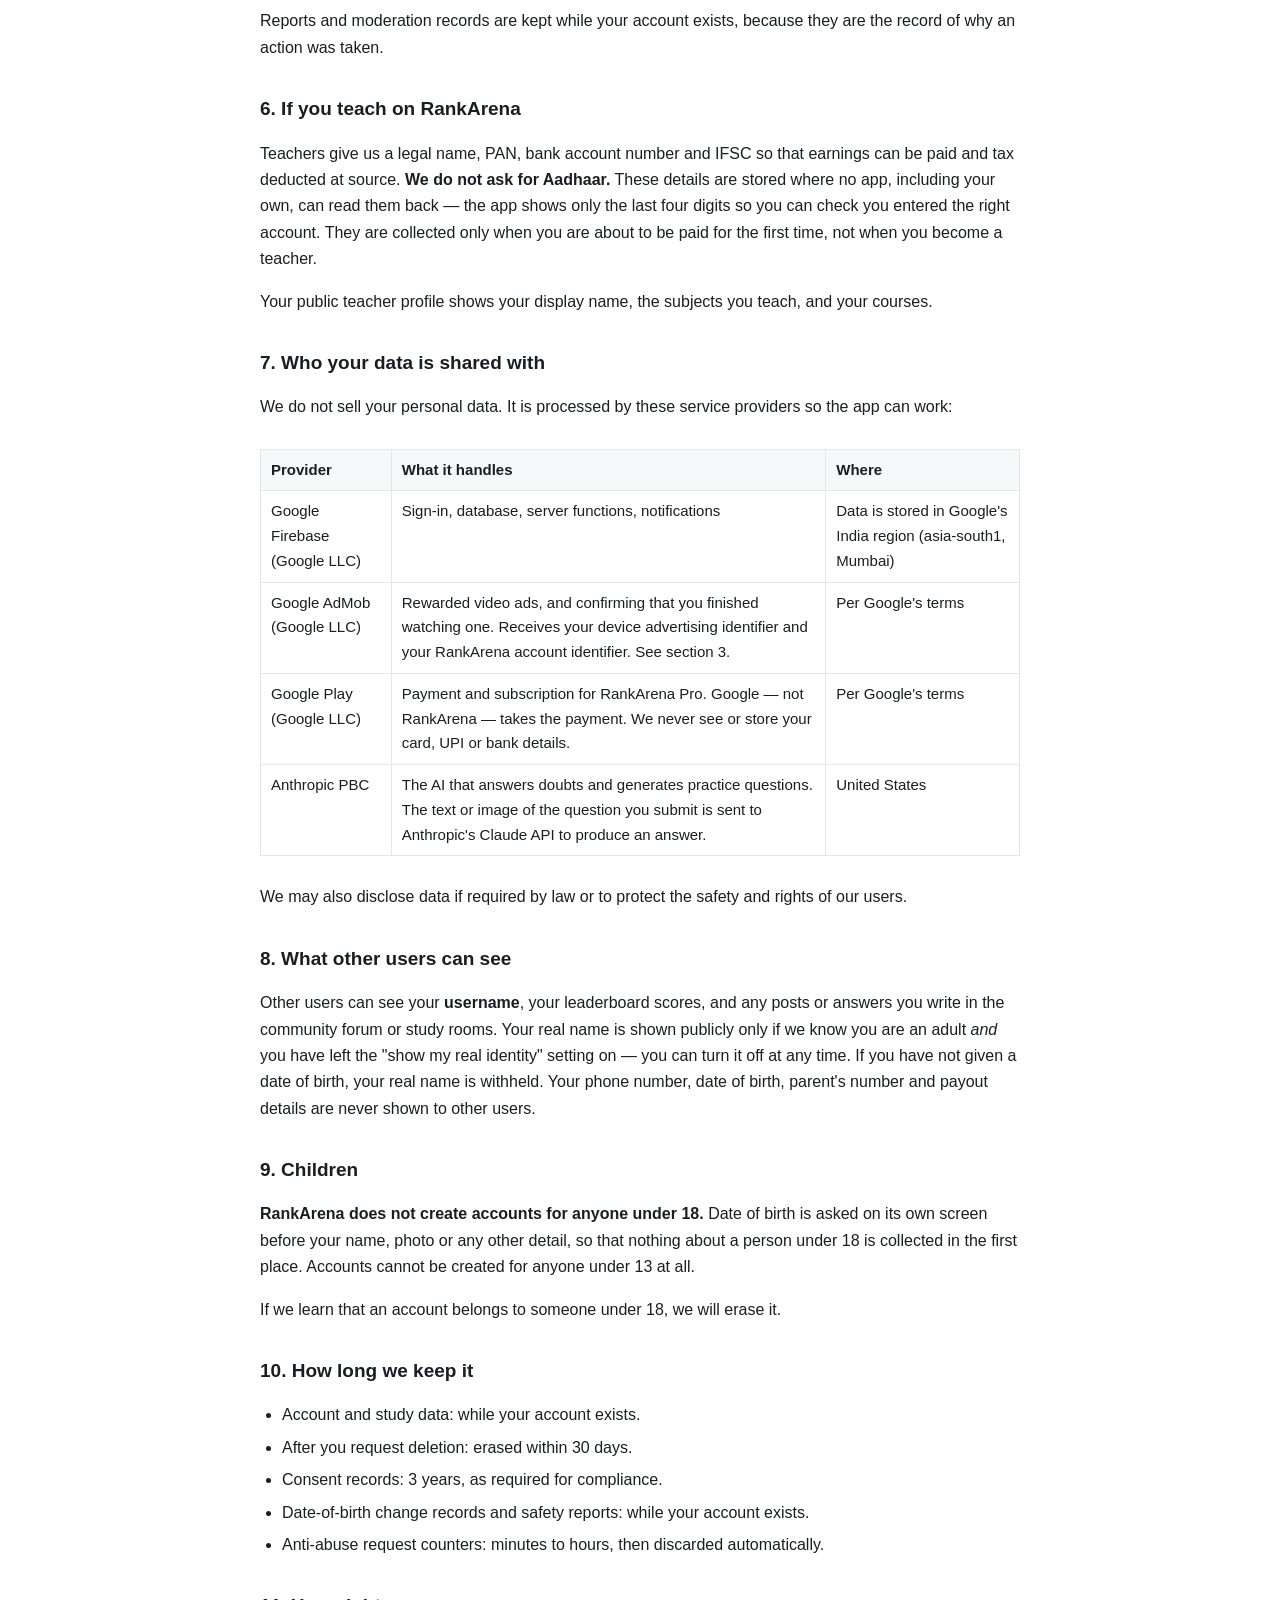
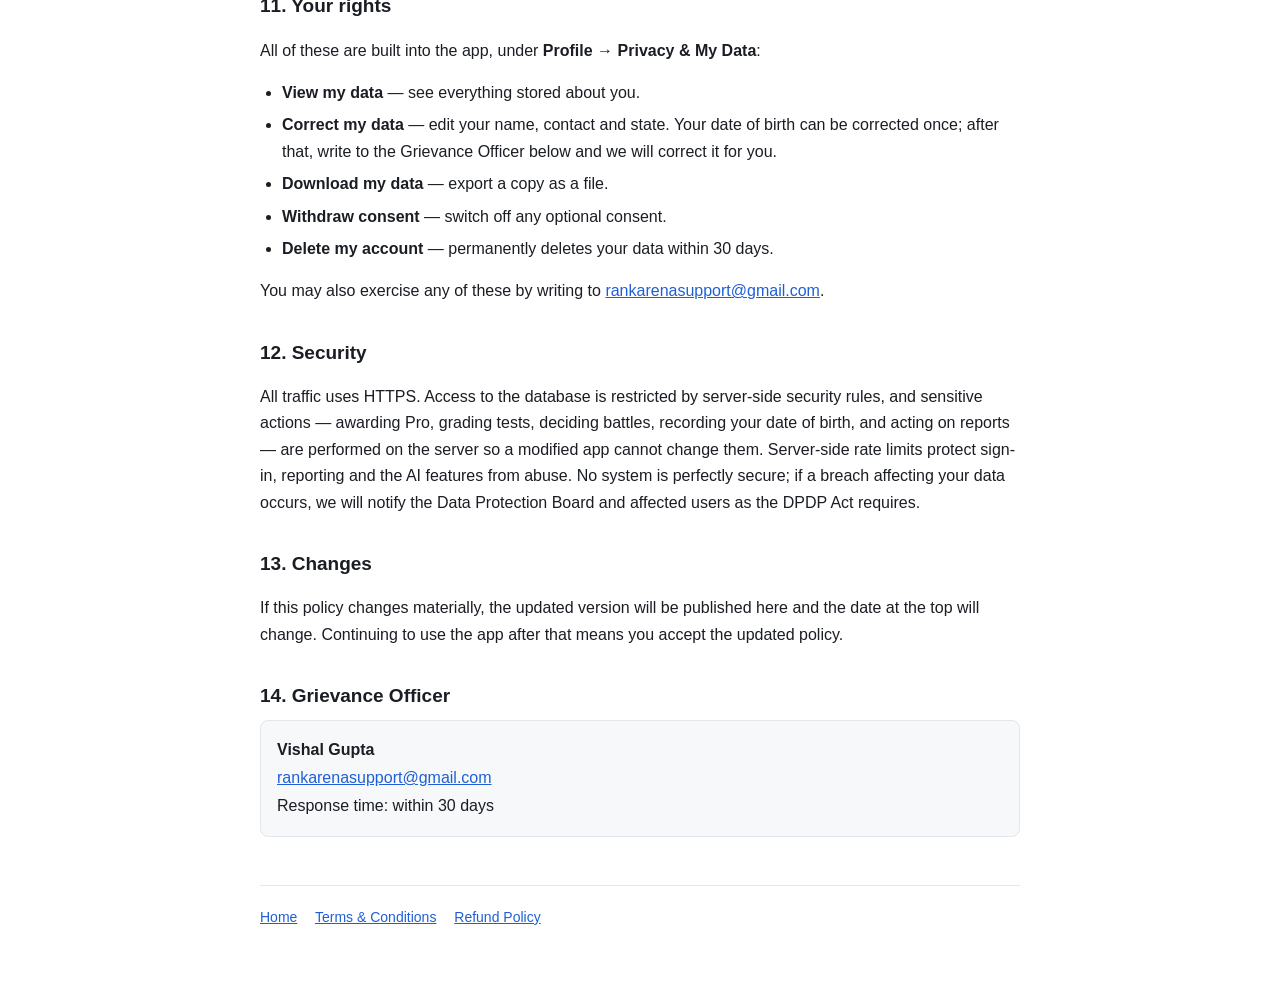
==== commit 9818087e: "Drop the roadmap sentence from the children section The rewrite existed to remove a forward-looking " ====
--- a/privacy.html
+++ b/privacy.html
@@ -178,9 +178,6 @@
 <p><strong>RankArena does not create accounts for anyone under 18.</strong> Date of birth is asked on its own
 screen before your name, photo or any other detail, so that nothing about a person under 18 is collected in
 the first place. Accounts cannot be created for anyone under 13 at all.</p>
-<p>We are building a route for 13–17 year olds to join with verified parental consent. It is not available
-yet, and this policy will be updated before it is. Until then, if you are under 18, please do not create an
-account.</p>
 <p>If we learn that an account belongs to someone under 18, we will erase it.</p>
 
 <h2>10. How long we keep it</h2>
